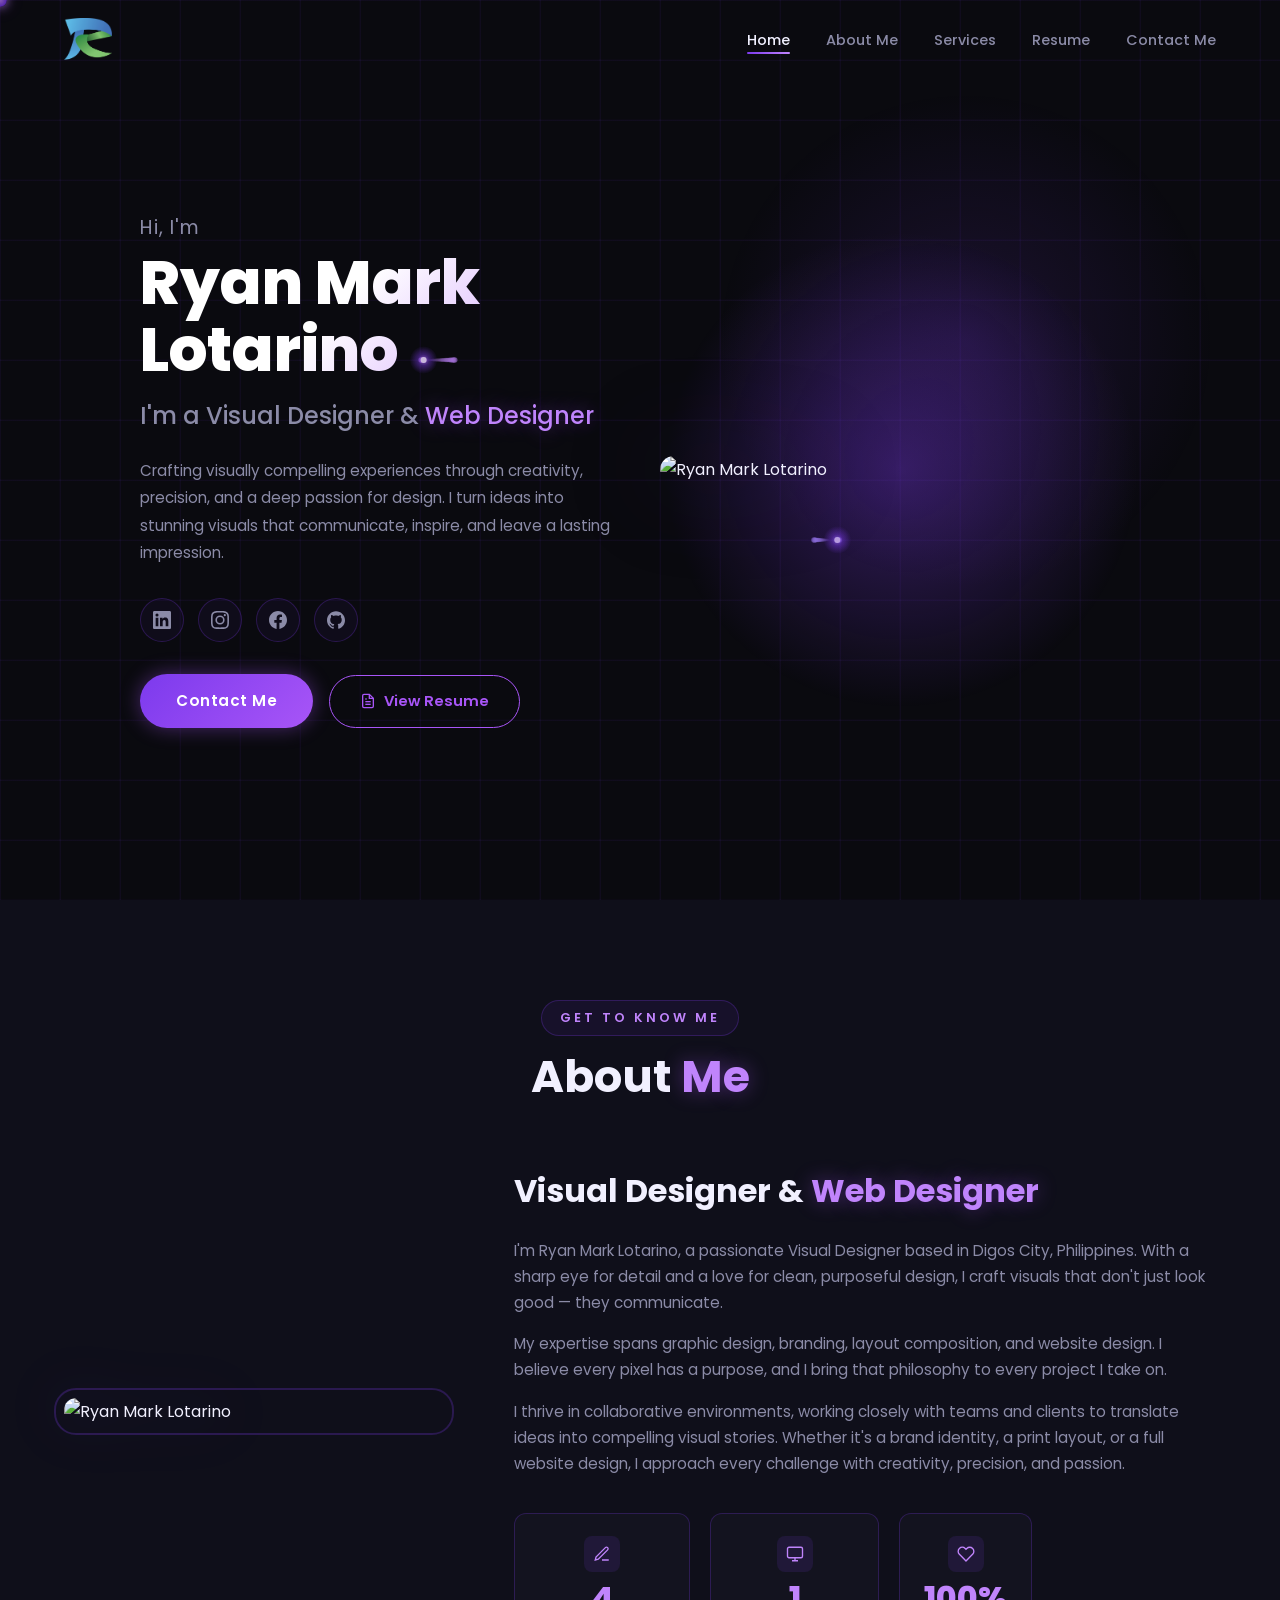
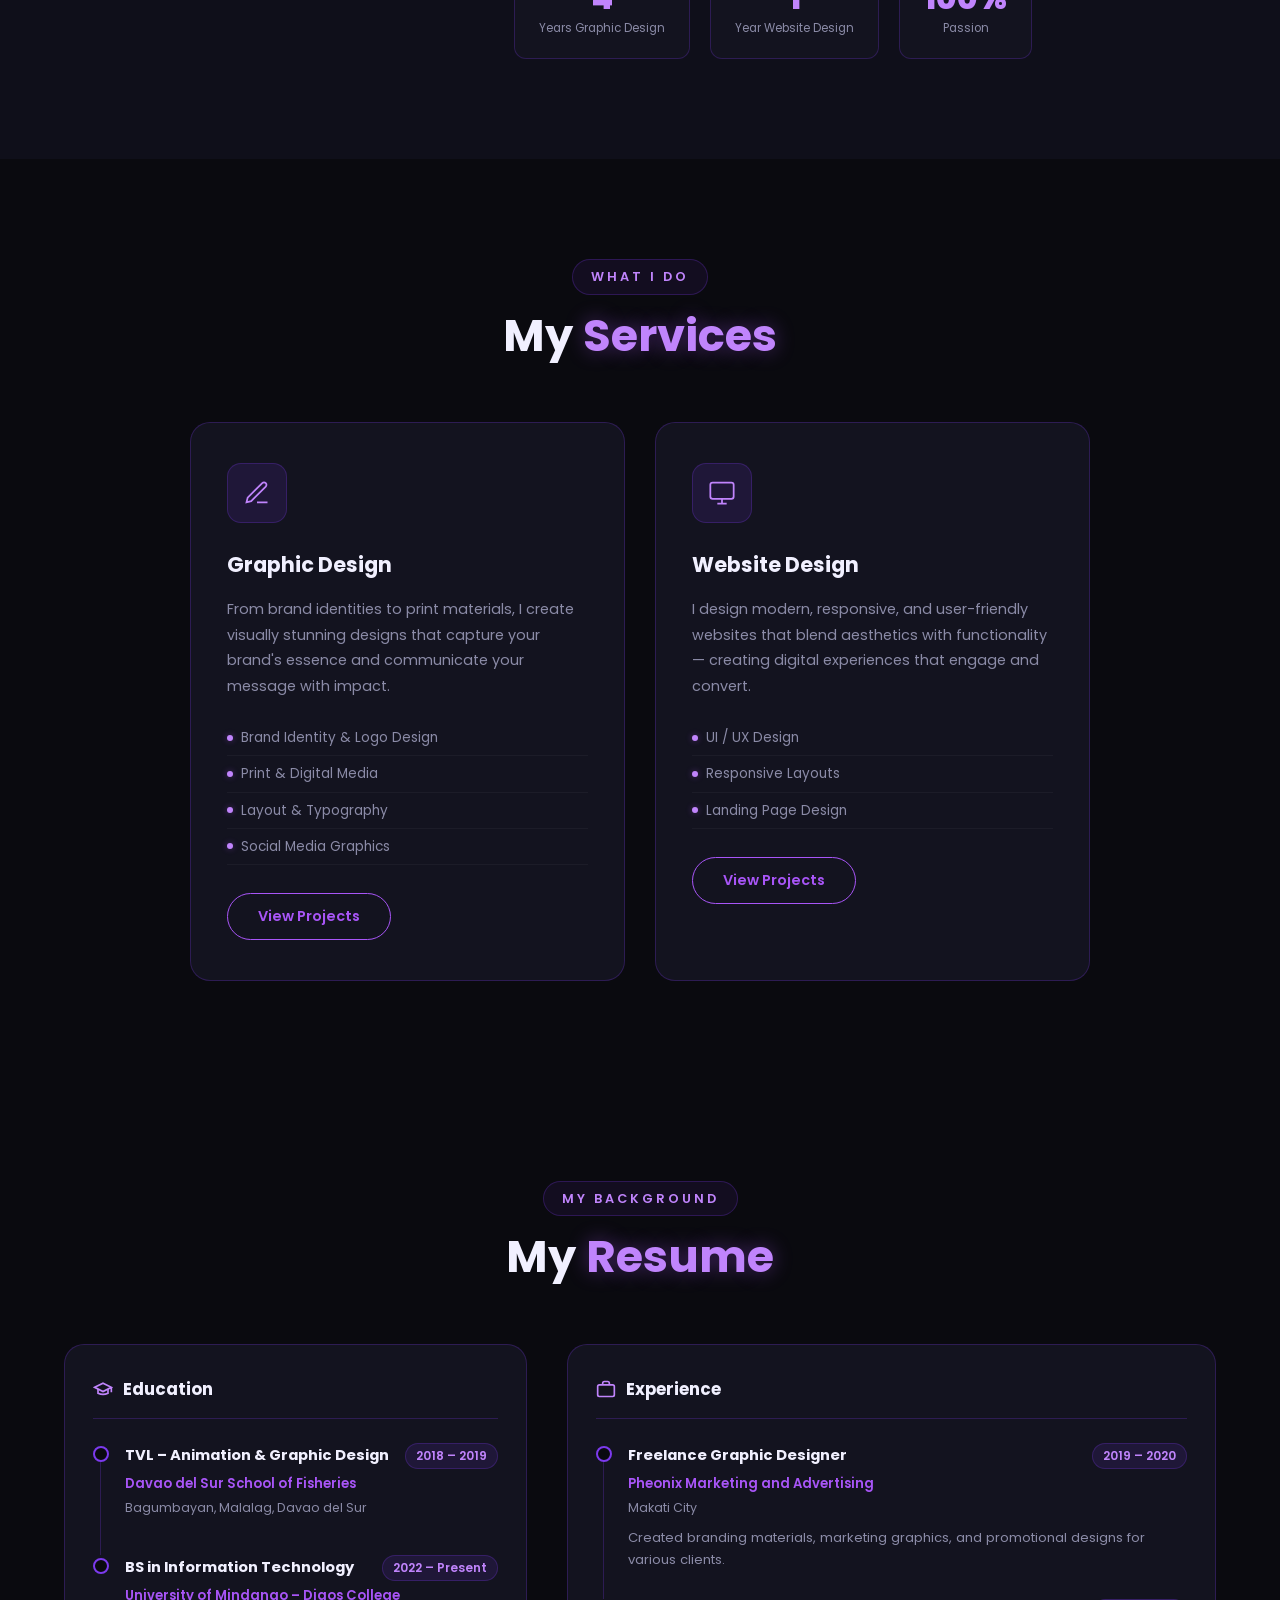
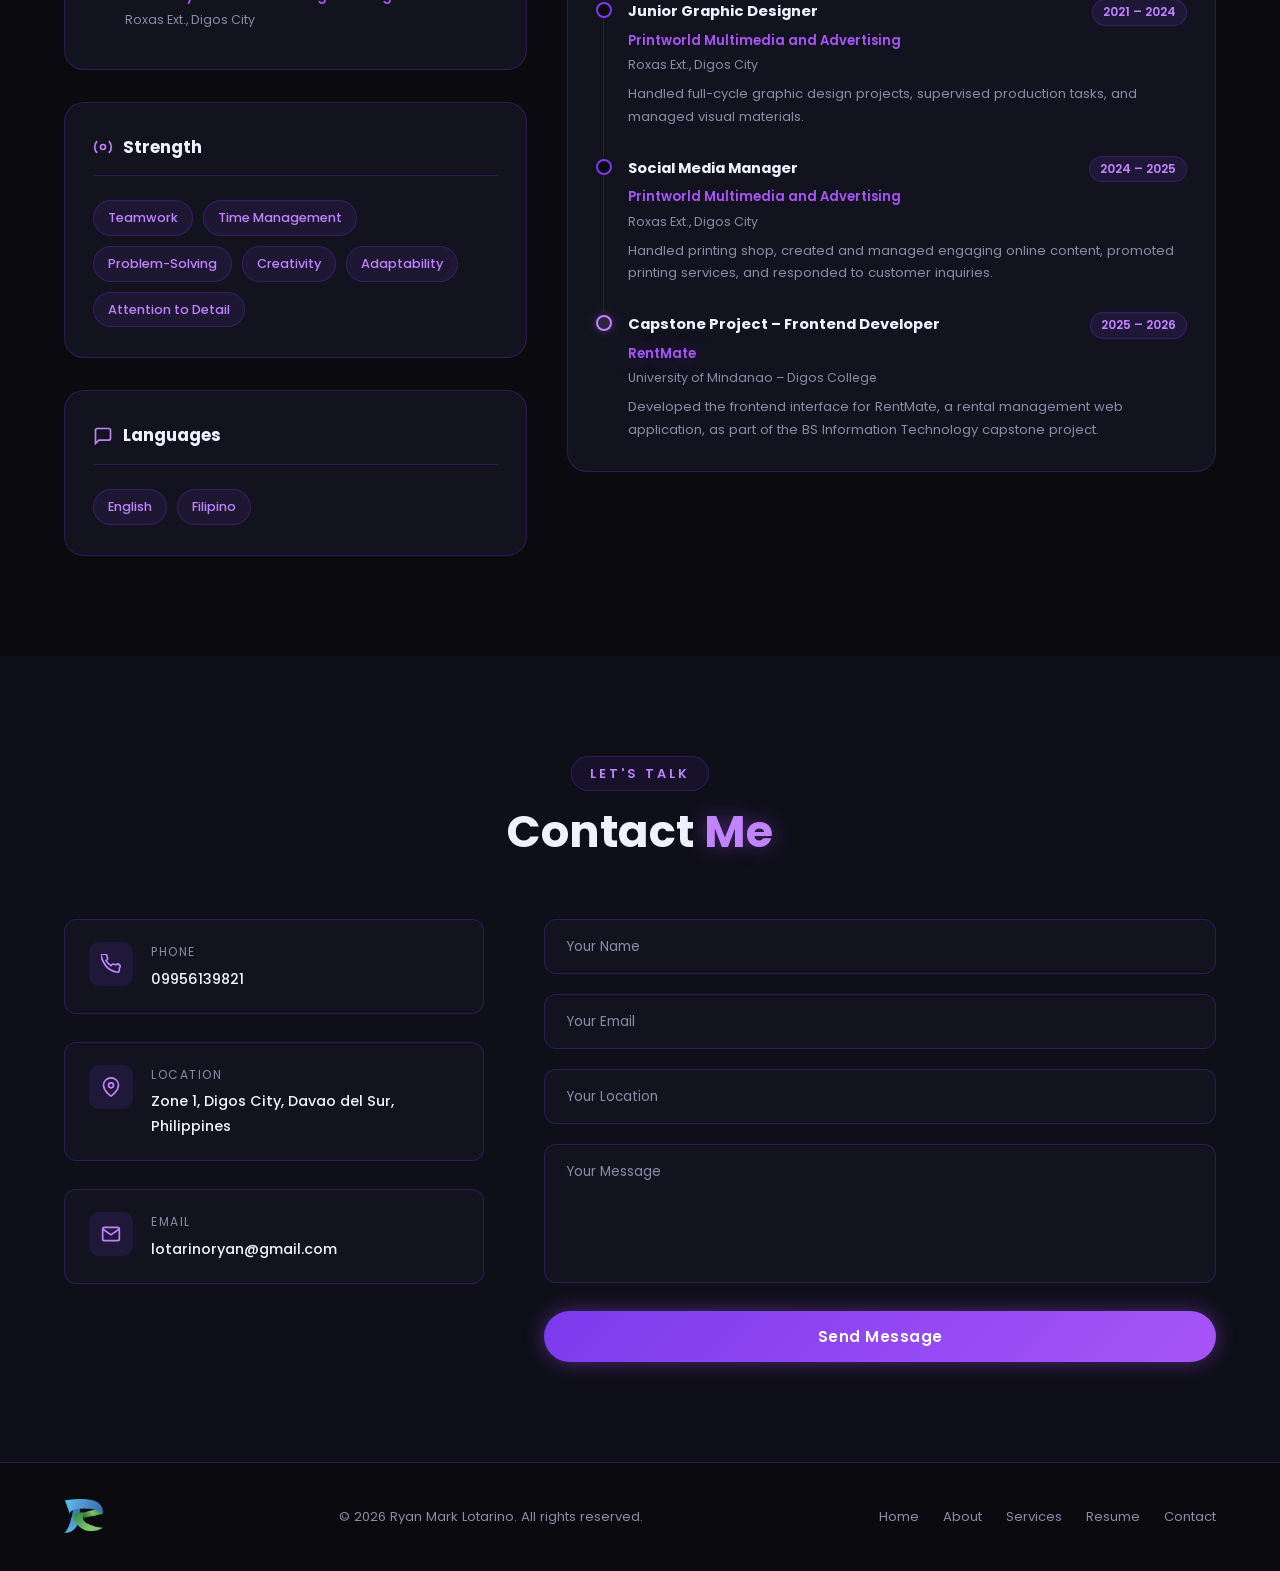
==== index.html @ 32207017 "Initial portfolio commit" ====
<!DOCTYPE html>
<html lang="en">
<head>
  <meta charset="UTF-8" />
  <meta name="viewport" content="width=device-width, initial-scale=1.0" />
  <title>Ryan Mark Lotarino | Visual Designer</title>

  <!-- Favicon -->
  <link rel="icon" type="image/png" href="images/rylogo.png" />

  <!-- Google Fonts -->
  <link rel="preconnect" href="https://fonts.googleapis.com" />
  <link rel="preconnect" href="https://fonts.gstatic.com" crossorigin />
  <link href="https://fonts.googleapis.com/css2?family=Poppins:wght@300;400;500;600;700;800;900&display=swap" rel="stylesheet" />

  <!-- Main Stylesheet -->
  <link rel="stylesheet" href="css/style.css" />
</head>
<body>

  <!-- ========== HEADER / NAV ========== -->
  <header id="header">
    <nav class="nav-container">
      <a href="#home" class="logo">
        <img src="images/rylogo.png" alt="Ryan Logo" />
      </a>
      <ul class="nav-links" id="navLinks">
        <li><a href="#home" class="nav-link active">Home</a></li>
        <li><a href="#about" class="nav-link">About Me</a></li>
        <li><a href="#services" class="nav-link">Services</a></li>
        <li><a href="#resume" class="nav-link">Resume</a></li>
        <li><a href="#contact" class="nav-link">Contact Me</a></li>
      </ul>
      <!-- Hamburger for mobile -->
      <button class="hamburger" id="hamburger" aria-label="Toggle menu">
        <span></span><span></span><span></span>
      </button>
    </nav>
  </header>

  <!-- Custom Cursor -->
  <div id="cursor-ball"></div>

  <!-- ========== HOME / HERO ========== -->
  <section id="home" class="hero-section">
    <!-- Animated grid particle canvas -->
    <canvas id="gridCanvas"></canvas>
    <div class="hero-content reveal">
      <p class="hero-greeting">Hi, I'm</p>
      <h1 class="hero-name">Ryan Mark Lotarino</h1>
      <h2 class="hero-role">I'm a Visual Designer &amp; <span class="highlight">Web Designer</span></h2>
      <p class="hero-desc">
        Crafting visually compelling experiences through creativity, precision, and a deep passion for design.
        I turn ideas into stunning visuals that communicate, inspire, and leave a lasting impression.
      </p>

      <!-- Social Icons -->
      <div class="social-links">
        <!-- LinkedIn -->
        <a href="https://www.linkedin.com/in/ryan-mark-lotarino-7a0166377/" target="_blank" rel="noopener" aria-label="LinkedIn" class="social-icon">
          <svg viewBox="0 0 24 24" fill="currentColor"><path d="M20.447 20.452h-3.554v-5.569c0-1.328-.027-3.037-1.852-3.037-1.853 0-2.136 1.445-2.136 2.939v5.667H9.351V9h3.414v1.561h.046c.477-.9 1.637-1.85 3.37-1.85 3.601 0 4.267 2.37 4.267 5.455v6.286zM5.337 7.433a2.062 2.062 0 0 1-2.063-2.065 2.064 2.064 0 1 1 2.063 2.065zm1.782 13.019H3.555V9h3.564v11.452zM22.225 0H1.771C.792 0 0 .774 0 1.729v20.542C0 23.227.792 24 1.771 24h20.451C23.2 24 24 23.227 24 22.271V1.729C24 .774 23.2 0 22.222 0h.003z"/></svg>
        </a>
        <!-- Instagram -->
        <a href="https://www.instagram.com/mr_ryannnn/?hl=en" target="_blank" rel="noopener" aria-label="Instagram" class="social-icon">
          <svg viewBox="0 0 24 24" fill="currentColor"><path d="M12 2.163c3.204 0 3.584.012 4.85.07 3.252.148 4.771 1.691 4.919 4.919.058 1.265.069 1.645.069 4.849 0 3.205-.012 3.584-.069 4.849-.149 3.225-1.664 4.771-4.919 4.919-1.266.058-1.644.07-4.85.07-3.204 0-3.584-.012-4.849-.07-3.26-.149-4.771-1.699-4.919-4.92-.058-1.265-.07-1.644-.07-4.849 0-3.204.013-3.583.07-4.849.149-3.227 1.664-4.771 4.919-4.919 1.266-.057 1.645-.069 4.849-.069zM12 0C8.741 0 8.333.014 7.053.072 2.695.272.273 2.69.073 7.052.014 8.333 0 8.741 0 12c0 3.259.014 3.668.072 4.948.2 4.358 2.618 6.78 6.98 6.98C8.333 23.986 8.741 24 12 24c3.259 0 3.668-.014 4.948-.072 4.354-.2 6.782-2.618 6.979-6.98.059-1.28.073-1.689.073-4.948 0-3.259-.014-3.667-.072-4.947-.196-4.354-2.617-6.78-6.979-6.98C15.668.014 15.259 0 12 0zm0 5.838a6.162 6.162 0 1 0 0 12.324 6.162 6.162 0 0 0 0-12.324zM12 16a4 4 0 1 1 0-8 4 4 0 0 1 0 8zm6.406-11.845a1.44 1.44 0 1 0 0 2.881 1.44 1.44 0 0 0 0-2.881z"/></svg>
        </a>
        <!-- Facebook -->
        <a href="https://www.facebook.com/weakbabo" target="_blank" rel="noopener" aria-label="Facebook" class="social-icon">
          <svg viewBox="0 0 24 24" fill="currentColor"><path d="M24 12.073c0-6.627-5.373-12-12-12s-12 5.373-12 12c0 5.99 4.388 10.954 10.125 11.854v-8.385H7.078v-3.47h3.047V9.43c0-3.007 1.792-4.669 4.533-4.669 1.312 0 2.686.235 2.686.235v2.953H15.83c-1.491 0-1.956.925-1.956 1.874v2.25h3.328l-.532 3.47h-2.796v8.385C19.612 23.027 24 18.062 24 12.073z"/></svg>
        </a>
        <!-- GitHub -->
        <a href="https://github.com/lotarinoryan-source" target="_blank" rel="noopener" aria-label="GitHub" class="social-icon">
          <svg viewBox="0 0 24 24" fill="currentColor"><path d="M12 .297c-6.63 0-12 5.373-12 12 0 5.303 3.438 9.8 8.205 11.385.6.113.82-.258.82-.577 0-.285-.01-1.04-.015-2.04-3.338.724-4.042-1.61-4.042-1.61C4.422 18.07 3.633 17.7 3.633 17.7c-1.087-.744.084-.729.084-.729 1.205.084 1.838 1.236 1.838 1.236 1.07 1.835 2.809 1.305 3.495.998.108-.776.417-1.305.76-1.605-2.665-.3-5.466-1.332-5.466-5.93 0-1.31.465-2.38 1.235-3.22-.135-.303-.54-1.523.105-3.176 0 0 1.005-.322 3.3 1.23.96-.267 1.98-.399 3-.405 1.02.006 2.04.138 3 .405 2.28-1.552 3.285-1.23 3.285-1.23.645 1.653.24 2.873.12 3.176.765.84 1.23 1.91 1.23 3.22 0 4.61-2.805 5.625-5.475 5.92.42.36.81 1.096.81 2.22 0 1.606-.015 2.896-.015 3.286 0 .315.21.69.825.57C20.565 22.092 24 17.592 24 12.297c0-6.627-5.373-12-12-12"/></svg>
        </a>
      </div>

      <div class="hero-btns">
        <a href="#contact" class="btn-primary scroll-btn">Contact Me</a>
        <a href="#resume" class="btn-outline scroll-btn">
          <svg viewBox="0 0 24 24" fill="none" stroke="currentColor" stroke-width="2" width="16" height="16"><path d="M14 2H6a2 2 0 00-2 2v16a2 2 0 002 2h12a2 2 0 002-2V8z"/><polyline points="14 2 14 8 20 8"/><line x1="16" y1="13" x2="8" y2="13"/><line x1="16" y1="17" x2="8" y2="17"/><polyline points="10 9 9 9 8 9"/></svg>
          View Resume
        </a>
      </div>
    </div>

    <div class="hero-image reveal-right">
      <div class="image-glow"></div>
      <img src="images/profile.png" alt="Ryan Mark Lotarino" class="profile-img" />
    </div>
  </section>


  <!-- ========== ABOUT ME ========== -->
  <section id="about" class="about-section">
    <div class="section-header reveal">
      <span class="section-tag">Get To Know Me</span>
      <h2 class="section-title">About <span class="highlight">Me</span></h2>
    </div>
    <div class="about-content">
      <div class="about-image reveal">
        <div class="about-img-wrapper">
          <img src="images/profile.png" alt="Ryan Mark Lotarino" />
          <div class="about-img-border"></div>
        </div>
      </div>
      <div class="about-text reveal-right">
        <h3>Visual Designer &amp; <span class="highlight">Web Designer</span></h3>
        <p>
          I'm Ryan Mark Lotarino, a passionate Visual Designer based in Digos City, Philippines.
          With a sharp eye for detail and a love for clean, purposeful design, I craft visuals
          that don't just look good — they communicate.
        </p>
        <p>
          My expertise spans graphic design, branding, layout composition, and website design.
          I believe every pixel has a purpose, and I bring that philosophy to every project I take on.
        </p>
        <p>
          I thrive in collaborative environments, working closely with teams and clients to translate
          ideas into compelling visual stories. Whether it's a brand identity, a print layout, or a
          full website design, I approach every challenge with creativity, precision, and passion.
        </p>
        <div class="about-stats">
          <div class="stat-item">
            <div class="stat-icon">
              <svg viewBox="0 0 24 24" fill="none" stroke="currentColor" stroke-width="1.8"><path d="M12 20h9M16.5 3.5a2.121 2.121 0 013 3L7 19l-4 1 1-4L16.5 3.5z"/></svg>
            </div>
            <span class="stat-number">4</span>
            <span class="stat-label">Years Graphic Design</span>
          </div>
          <div class="stat-item">
            <div class="stat-icon">
              <svg viewBox="0 0 24 24" fill="none" stroke="currentColor" stroke-width="1.8"><rect x="2" y="3" width="20" height="14" rx="2"/><path d="M8 21h8M12 17v4"/></svg>
            </div>
            <span class="stat-number">1</span>
            <span class="stat-label">Year Website Design</span>
          </div>
          <div class="stat-item">
            <div class="stat-icon">
              <svg viewBox="0 0 24 24" fill="none" stroke="currentColor" stroke-width="1.8"><path d="M20.84 4.61a5.5 5.5 0 00-7.78 0L12 5.67l-1.06-1.06a5.5 5.5 0 00-7.78 7.78l1.06 1.06L12 21.23l7.78-7.78 1.06-1.06a5.5 5.5 0 000-7.78z"/></svg>
            </div>
            <span class="stat-number">100%</span>
            <span class="stat-label">Passion</span>
          </div>
        </div>
      </div>
    </div>
  </section>

  <!-- ========== SERVICES ========== -->
  <section id="services" class="services-section">
    <div class="section-header reveal">
      <span class="section-tag">What I Do</span>
      <h2 class="section-title">My <span class="highlight">Services</span></h2>
    </div>
    <div class="services-grid">

      <!-- Graphic Design Card -->
      <div class="service-card reveal">
        <div class="service-icon">
          <svg viewBox="0 0 24 24" fill="none" stroke="currentColor" stroke-width="1.5"><path d="M12 20h9M16.5 3.5a2.121 2.121 0 013 3L7 19l-4 1 1-4L16.5 3.5z"/></svg>
        </div>
        <h3>Graphic Design</h3>
        <p>
          From brand identities to print materials, I create visually stunning designs
          that capture your brand's essence and communicate your message with impact.
        </p>
        <ul class="service-list">
          <li>Brand Identity &amp; Logo Design</li>
          <li>Print &amp; Digital Media</li>
          <li>Layout &amp; Typography</li>
          <li>Social Media Graphics</li>
        </ul>
        <button class="btn-secondary" id="viewProjectsBtn">View Projects</button>
      </div>

      <!-- Website Design Card -->
      <div class="service-card reveal">
        <div class="service-icon">
          <svg viewBox="0 0 24 24" fill="none" stroke="currentColor" stroke-width="1.5"><rect x="2" y="3" width="20" height="14" rx="2"/><path d="M8 21h8M12 17v4"/></svg>
        </div>
        <h3>Website Design</h3>
        <p>
          I design modern, responsive, and user-friendly websites that blend aesthetics
          with functionality — creating digital experiences that engage and convert.
        </p>
        <ul class="service-list">
          <li>UI / UX Design</li>
          <li>Responsive Layouts</li>
          <li>Landing Page Design</li>
        </ul>
        <button class="btn-secondary" id="viewWebProjectsBtn">View Projects</button>
      </div>

    </div>
  </section>

  <!-- ========== PROJECT GALLERY MODAL ========== -->
  <div id="galleryModal" class="modal-overlay" role="dialog" aria-modal="true" aria-label="Project Gallery">
    <div class="modal-container">
      <button class="modal-close" id="modalClose" aria-label="Close gallery">&times;</button>
      <h2 class="modal-title">Graphic Design <span class="highlight">Projects</span></h2>
      <div class="gallery-grid" id="galleryGrid">
        <div class="gallery-item" data-src="images/project1.jpg">
          <img src="images/project1.jpg" alt="Cover Book Mock Up" loading="lazy" />
          <div class="gallery-overlay"><span>View</span></div>
        </div>
        <div class="gallery-item" data-src="images/project2.jpg">
          <img src="images/project2.jpg" alt="Raganas Project" loading="lazy" />
          <div class="gallery-overlay"><span>View</span></div>
        </div>
      </div>
    </div>
  </div>

  <!-- ========== WEB PROJECTS GALLERY MODAL ========== -->
  <div id="webGalleryModal" class="modal-overlay" role="dialog" aria-modal="true" aria-label="Web Design Projects">
    <div class="modal-container">
      <button class="modal-close" id="webModalClose" aria-label="Close gallery">&times;</button>
      <h2 class="modal-title">Web Design <span class="highlight">Projects</span></h2>
      <div class="web-gallery-grid">

        <!-- Restaurant -->
        <div class="web-gallery-card">
          <div class="web-gallery-preview" style="background:linear-gradient(135deg,#1a1208,#6b3f1f)">
            <div class="wg-browser">
              <div class="wg-bar"><span></span><span></span><span></span></div>
              <div class="wg-screen" style="background:linear-gradient(135deg,#fdf6ee,#f5e8d4)">🍽️</div>
            </div>
          </div>
          <div class="web-gallery-body">
            <div class="wp-tag">Restaurant</div>
            <h3>Ember &amp; Oak</h3>
            <p>Fine dining website with menu showcase, reservation form, and warm elegant aesthetics.</p>
            <div class="wp-tech"><span>HTML</span><span>CSS</span><span>JavaScript</span></div>
            <button class="btn-primary wp-preview-btn" data-src="samples/restaurant.html">Live Preview</button>
          </div>
        </div>

        <!-- E-Commerce -->
        <div class="web-gallery-card">
          <div class="web-gallery-preview" style="background:linear-gradient(135deg,#0d0d0d,#1a1a2e)">
            <div class="wg-browser">
              <div class="wg-bar"><span></span><span></span><span></span></div>
              <div class="wg-screen" style="background:linear-gradient(135deg,#f8f8f8,#e8e8f0)">🛒</div>
            </div>
          </div>
          <div class="web-gallery-body">
            <div class="wp-tag">E-Commerce</div>
            <h3>NOVA Store</h3>
            <p>Modern e-commerce with product grid, category filters, cart counter, and promo banners.</p>
            <div class="wp-tech"><span>HTML</span><span>CSS</span><span>JavaScript</span></div>
            <button class="btn-primary wp-preview-btn" data-src="samples/ecommerce.html">Live Preview</button>
          </div>
        </div>

        <!-- Watch -->
        <div class="web-gallery-card">
          <div class="web-gallery-preview" style="background:linear-gradient(135deg,#080808,#1a1208)">
            <div class="wg-browser">
              <div class="wg-bar"><span></span><span></span><span></span></div>
              <div class="wg-screen" style="background:linear-gradient(135deg,#111,#1a1208)">⌚</div>
            </div>
          </div>
          <div class="web-gallery-body">
            <div class="wp-tag">Luxury Brand</div>
            <h3>CHRONOS Watches</h3>
            <p>Luxury watch landing page with live clock, collection grid, and cinematic dark aesthetic.</p>
            <div class="wp-tech"><span>HTML</span><span>CSS</span><span>JavaScript</span></div>
            <button class="btn-primary wp-preview-btn" data-src="samples/watch.html">Live Preview</button>
          </div>
        </div>

      </div>
    </div>
  </div>

  <!-- ========== SITE PREVIEW FULLSCREEN ========== -->
  <div id="sitePreviewModal" class="site-modal">
    <div class="site-modal-header">
      <div class="site-modal-dots"><span></span><span></span><span></span></div>
      <div class="site-modal-url" id="siteModalUrl"></div>
      <button class="site-modal-close" id="siteModalClose">&times;</button>
    </div>
    <iframe id="sitePreviewFrame" src="" title="Website Preview" allowfullscreen></iframe>
  </div>

  <!-- ========== IMAGE LIGHTBOX ========== -->
  <div id="lightbox" class="lightbox" role="dialog" aria-modal="true" aria-label="Image viewer">
    <button class="lightbox-close" id="lightboxClose" aria-label="Close image">&times;</button>
    <div class="lightbox-inner">
      <img id="lightboxImg" src="" alt="Project preview" />
    </div>
    <p class="lightbox-hint">Scroll to zoom &bull; Click outside to close</p>
  </div>

  <!-- ========== RESUME ========== -->
  <section id="resume" class="resume-section">
    <div class="section-header reveal">
      <span class="section-tag">My Background</span>
      <h2 class="section-title">My <span class="highlight">Resume</span></h2>
    </div>

    <div class="resume-grid">

      <!-- LEFT COLUMN -->
      <div class="resume-col">

        <!-- Education -->
        <div class="resume-block reveal">
          <div class="resume-block-title">
            <svg viewBox="0 0 24 24" fill="none" stroke="currentColor" stroke-width="2"><path d="M22 10v6M2 10l10-5 10 5-10 5z"/><path d="M6 12v5c3.33 1.67 8.67 1.67 12 0v-5"/></svg>
            Education
          </div>
          <div class="resume-timeline">
            <div class="resume-item">
              <div class="resume-dot"></div>
              <div class="resume-item-body">
                <div class="resume-item-header">
                  <span class="resume-role">TVL – Animation &amp; Graphic Design</span>
                  <span class="resume-date">2018 – 2019</span>
                </div>
                <span class="resume-company">Davao del Sur School of Fisheries</span>
                <span class="resume-location">Bagumbayan, Malalag, Davao del Sur</span>
              </div>
            </div>
            <div class="resume-item">
              <div class="resume-dot"></div>
              <div class="resume-item-body">
                <div class="resume-item-header">
                  <span class="resume-role">BS in Information Technology</span>
                  <span class="resume-date">2022 – Present</span>
                </div>
                <span class="resume-company">University of Mindanao – Digos College</span>
                <span class="resume-location">Roxas Ext., Digos City</span>
              </div>
            </div>
          </div>
        </div>

        <!-- Skills -->
        <div class="resume-block reveal">
          <div class="resume-block-title">
            <svg viewBox="0 0 24 24" fill="none" stroke="currentColor" stroke-width="2"><circle cx="12" cy="12" r="3"/><path d="M19.07 4.93a10 10 0 010 14.14M4.93 4.93a10 10 0 000 14.14"/></svg>
            Strength
          </div>
          <div class="skill-tags">
            <span class="skill-tag">Teamwork</span>
            <span class="skill-tag">Time Management</span>
            <span class="skill-tag">Problem-Solving</span>
            <span class="skill-tag">Creativity</span>
            <span class="skill-tag">Adaptability</span>
            <span class="skill-tag">Attention to Detail</span>
          </div>
        </div>

        <!-- Languages -->
        <div class="resume-block reveal">
          <div class="resume-block-title">
            <svg viewBox="0 0 24 24" fill="none" stroke="currentColor" stroke-width="2"><path d="M21 15a2 2 0 01-2 2H7l-4 4V5a2 2 0 012-2h14a2 2 0 012 2z"/></svg>
            Languages
          </div>
          <div class="skill-tags">
            <span class="skill-tag">English</span>
            <span class="skill-tag">Filipino</span>
          </div>
        </div>

      </div>

      <!-- RIGHT COLUMN -->
      <div class="resume-col">

        <!-- Experience -->
        <div class="resume-block reveal-right">
          <div class="resume-block-title">
            <svg viewBox="0 0 24 24" fill="none" stroke="currentColor" stroke-width="2"><rect x="2" y="7" width="20" height="14" rx="2"/><path d="M16 7V5a2 2 0 00-2-2h-4a2 2 0 00-2 2v2"/></svg>
            Experience
          </div>
          <div class="resume-timeline">

            <div class="resume-item">
              <div class="resume-dot"></div>
              <div class="resume-item-body">
                <div class="resume-item-header">
                  <span class="resume-role">Freelance Graphic Designer</span>
                  <span class="resume-date">2019 – 2020</span>
                </div>
                <span class="resume-company">Pheonix Marketing and Advertising</span>
                <span class="resume-location">Makati City</span>
                <p class="resume-desc">Created branding materials, marketing graphics, and promotional designs for various clients.</p>
              </div>
            </div>

            <div class="resume-item">
              <div class="resume-dot"></div>
              <div class="resume-item-body">
                <div class="resume-item-header">
                  <span class="resume-role">Junior Graphic Designer</span>
                  <span class="resume-date">2021 – 2024</span>
                </div>
                <span class="resume-company">Printworld Multimedia and Advertising</span>
                <span class="resume-location">Roxas Ext., Digos City</span>
                <p class="resume-desc">Handled full-cycle graphic design projects, supervised production tasks, and managed visual materials.</p>
              </div>
            </div>

            <div class="resume-item">
              <div class="resume-dot"></div>
              <div class="resume-item-body">
                <div class="resume-item-header">
                  <span class="resume-role">Social Media Manager</span>
                  <span class="resume-date">2024 – 2025</span>
                </div>
                <span class="resume-company">Printworld Multimedia and Advertising</span>
                <span class="resume-location">Roxas Ext., Digos City</span>
                <p class="resume-desc">Handled printing shop, created and managed engaging online content, promoted printing services, and responded to customer inquiries.</p>
              </div>
            </div>

            <div class="resume-item">
              <div class="resume-dot resume-dot--accent"></div>
              <div class="resume-item-body">
                <div class="resume-item-header">
                  <span class="resume-role">Capstone Project – Frontend Developer</span>
                  <span class="resume-date">2025 – 2026</span>
                </div>
                <span class="resume-company highlight">RentMate</span>
                <span class="resume-location">University of Mindanao – Digos College</span>
                <p class="resume-desc">Developed the frontend interface for RentMate, a rental management web application, as part of the BS Information Technology capstone project.</p>
              </div>
            </div>

          </div>
        </div>

      </div>
    </div>
  </section>

  <!-- ========== CONTACT ========== -->
  <section id="contact" class="contact-section">
    <div class="section-header reveal">
      <span class="section-tag">Let's Talk</span>
      <h2 class="section-title">Contact <span class="highlight">Me</span></h2>
    </div>
    <div class="contact-content">

      <!-- Contact Info -->
      <div class="contact-info reveal">
        <div class="contact-item">
          <div class="contact-icon">
            <svg viewBox="0 0 24 24" fill="none" stroke="currentColor" stroke-width="2"><path d="M22 16.92v3a2 2 0 01-2.18 2 19.79 19.79 0 01-8.63-3.07A19.5 19.5 0 013.07 9.81a19.79 19.79 0 01-3.07-8.67A2 2 0 012 .18h3a2 2 0 012 1.72c.127.96.361 1.903.7 2.81a2 2 0 01-.45 2.11L6.09 7.91a16 16 0 006 6l1.27-1.27a2 2 0 012.11-.45c.907.339 1.85.573 2.81.7A2 2 0 0122 16.92z"/></svg>
          </div>
          <div>
            <span class="contact-label">Phone</span>
            <span class="contact-value">09956139821</span>
          </div>
        </div>
        <div class="contact-item">
          <div class="contact-icon">
            <svg viewBox="0 0 24 24" fill="none" stroke="currentColor" stroke-width="2"><path d="M21 10c0 7-9 13-9 13s-9-6-9-13a9 9 0 0118 0z"/><circle cx="12" cy="10" r="3"/></svg>
          </div>
          <div>
            <span class="contact-label">Location</span>
            <span class="contact-value">Zone 1, Digos City, Davao del Sur, Philippines</span>
          </div>
        </div>
        <div class="contact-item">
          <div class="contact-icon">
            <svg viewBox="0 0 24 24" fill="none" stroke="currentColor" stroke-width="2"><path d="M4 4h16c1.1 0 2 .9 2 2v12c0 1.1-.9 2-2 2H4c-1.1 0-2-.9-2-2V6c0-1.1.9-2 2-2z"/><polyline points="22,6 12,13 2,6"/></svg>
          </div>
          <div>
            <span class="contact-label">Email</span>
            <span class="contact-value">lotarinoryan@gmail.com</span>
          </div>
        </div>
      </div>

      <!-- Contact Form -->
      <form class="contact-form reveal-right" id="contactForm" novalidate>
        <div class="form-group">
          <input type="text" id="fname" name="name" placeholder="Your Name" required autocomplete="name" />
          <label for="fname">Your Name</label>
        </div>
        <div class="form-group">
          <input type="email" id="femail" name="email" placeholder="Your Email" required autocomplete="email" />
          <label for="femail">Your Email</label>
        </div>
        <div class="form-group">
          <input type="text" id="flocation" name="location" placeholder="Your Location" autocomplete="address-level2" />
          <label for="flocation">Your Location</label>
        </div>
        <div class="form-group">
          <textarea id="fmessage" name="message" placeholder="Your Message" rows="5" required></textarea>
          <label for="fmessage">Your Message</label>
        </div>
        <button type="submit" class="btn-primary">Send Message</button>
      </form>

    </div>
  </section>

  <!-- ========== FOOTER ========== -->
  <footer class="footer">
    <div class="footer-inner">
      <img src="images/rylogo.png" alt="Ryan Logo" class="footer-logo" />
      <p>&copy; 2026 Ryan Mark Lotarino. All rights reserved.</p>
      <div class="footer-links">
        <a href="#home" class="scroll-btn">Home</a>
        <a href="#about" class="scroll-btn">About</a>
        <a href="#services" class="scroll-btn">Services</a>
        <a href="#resume" class="scroll-btn">Resume</a>
        <a href="#contact" class="scroll-btn">Contact</a>
      </div>
    </div>
  </footer>

  <!-- Main Script -->
  <script src="js/script.js"></script>
</body>
</html>
---- css/style.css ----
/* =============================================
   PORTFOLIO - Ryan Mark Lotarino
   Style Sheet
   ============================================= */

/* ---------- CSS Variables ---------- */
:root {
  --bg-primary:    #0a0a0f;
  --bg-secondary:  #0f0f1a;
  --bg-card:       #13131f;
  --purple:        #7c3aed;
  --purple-light:  #a855f7;
  --neon:          #c084fc;
  --neon-glow:     rgba(168, 85, 247, 0.4);
  --text-primary:  #f1f0ff;
  --text-muted:    #8b8ba7;
  --border:        rgba(124, 58, 237, 0.25);
  --font:          'Poppins', sans-serif;
  --transition:    0.3s ease;
  --radius:        12px;
}

/* ---------- Reset & Base ---------- */
*, *::before, *::after { box-sizing: border-box; margin: 0; padding: 0; }

html { scroll-behavior: smooth; font-size: 16px; }

body {
  font-family: var(--font);
  background-color: var(--bg-primary);
  color: var(--text-primary);
  line-height: 1.7;
  overflow-x: hidden;
}

img { max-width: 100%; display: block; }
a  { text-decoration: none; color: inherit; }
ul { list-style: none; }
button { cursor: pointer; font-family: var(--font); border: none; background: none; }

/* ---------- Scrollbar ---------- */
::-webkit-scrollbar { width: 6px; }
::-webkit-scrollbar-track { background: var(--bg-primary); }
::-webkit-scrollbar-thumb { background: var(--purple); border-radius: 3px; }

/* ---------- Highlight ---------- */
.highlight {
  color: var(--neon);
  text-shadow: 0 0 20px var(--neon-glow);
}

/* ---------- Section Shared ---------- */
section { padding: 100px 5%; }

.section-header { text-align: center; margin-bottom: 60px; }
.section-tag {
  display: inline-block;
  font-size: 0.8rem;
  font-weight: 600;
  letter-spacing: 3px;
  text-transform: uppercase;
  color: var(--neon);
  border: 1px solid var(--border);
  padding: 6px 18px;
  border-radius: 50px;
  margin-bottom: 14px;
  background: rgba(124, 58, 237, 0.08);
}
.section-title {
  font-size: clamp(2rem, 4vw, 2.8rem);
  font-weight: 700;
  line-height: 1.2;
}

/* ---------- Buttons ---------- */
.btn-primary {
  display: inline-block;
  padding: 14px 36px;
  background: linear-gradient(135deg, var(--purple), var(--purple-light));
  color: #fff;
  border-radius: 50px;
  font-weight: 600;
  font-size: 0.95rem;
  letter-spacing: 0.5px;
  transition: var(--transition);
  box-shadow: 0 0 20px var(--neon-glow);
  border: none;
}
.btn-primary:hover {
  transform: translateY(-3px);
  box-shadow: 0 0 35px var(--neon-glow);
}

.btn-secondary {
  display: inline-block;
  padding: 12px 30px;
  border: 1.5px solid var(--purple-light);
  color: var(--purple-light);
  border-radius: 50px;
  font-weight: 600;
  font-size: 0.9rem;
  transition: var(--transition);
  background: transparent;
}
.btn-secondary:hover {
  background: var(--purple);
  color: #fff;
  border-color: var(--purple);
  box-shadow: 0 0 20px var(--neon-glow);
  transform: translateY(-2px);
}

/* =============================================
   HEADER
   ============================================= */
#header {
  position: fixed;
  top: 0; left: 0; right: 0;
  z-index: 1000;
  padding: 18px 5%;
  display: flex;
  align-items: center;
  transition: background 0.4s ease, padding 0.3s ease, box-shadow 0.3s ease;
}
#header.scrolled {
  background: rgba(10, 10, 15, 0.92);
  backdrop-filter: blur(16px);
  -webkit-backdrop-filter: blur(16px);
  padding: 12px 5%;
  box-shadow: 0 2px 30px rgba(0,0,0,0.5);
  border-bottom: 1px solid var(--border);
}

.nav-container {
  width: 100%;
  display: flex;
  align-items: center;
  justify-content: space-between;
}

.logo img {
  height: 44px;
  width: auto;
  transition: transform var(--transition);
}
.logo:hover img { transform: scale(1.05); }

.nav-links {
  display: flex;
  gap: 36px;
  align-items: center;
}
.nav-link {
  font-size: 0.9rem;
  font-weight: 500;
  color: var(--text-muted);
  position: relative;
  transition: color var(--transition);
  padding-bottom: 4px;
}
.nav-link::after {
  content: '';
  position: absolute;
  bottom: 0; left: 0;
  width: 0; height: 2px;
  background: linear-gradient(90deg, var(--purple), var(--neon));
  border-radius: 2px;
  transition: width var(--transition);
}
.nav-link:hover,
.nav-link.active { color: var(--text-primary); }
.nav-link:hover::after,
.nav-link.active::after { width: 100%; }

/* Hamburger */
.hamburger {
  display: none;
  flex-direction: column;
  gap: 5px;
  padding: 4px;
}
.hamburger span {
  display: block;
  width: 24px; height: 2px;
  background: var(--text-primary);
  border-radius: 2px;
  transition: var(--transition);
}
.hamburger.open span:nth-child(1) { transform: translateY(7px) rotate(45deg); }
.hamburger.open span:nth-child(2) { opacity: 0; }
.hamburger.open span:nth-child(3) { transform: translateY(-7px) rotate(-45deg); }

/* =============================================
   HERO SECTION
   ============================================= */
.hero-section {
  min-height: 100vh;
  display: flex;
  align-items: center;
  justify-content: center;
  gap: 0;
  padding-top: 120px;
  padding-bottom: 80px;
  padding-left: 5%;
  padding-right: 5%;
  position: relative;
  overflow: hidden;
}

/* Background grid effect */
.hero-section::before {
  content: '';
  position: absolute;
  inset: 0;
  background-image:
    linear-gradient(rgba(124,58,237,0.04) 1px, transparent 1px),
    linear-gradient(90deg, rgba(124,58,237,0.04) 1px, transparent 1px);
  background-size: 60px 60px;
  pointer-events: none;
}

/* Animated grid canvas */
#gridCanvas {
  position: absolute;
  inset: 0;
  width: 100%; height: 100%;
  pointer-events: none;
  z-index: 0;
  opacity: 0.85;
}

/* Radial glow blob */
.hero-section::after {
  content: '';
  position: absolute;
  top: 10%; right: 5%;
  width: 500px; height: 500px;
  background: radial-gradient(circle, rgba(124,58,237,0.15) 0%, transparent 70%);
  pointer-events: none;
  border-radius: 50%;
}

.hero-content {
  flex: 1;
  max-width: 520px;
  z-index: 1;
  padding-right: 20px;
}

.hero-greeting {
  font-size: 1.2rem;
  font-weight: 400;
  color: var(--text-muted);
  margin-bottom: 6px;
  letter-spacing: 1px;
}

.hero-name {
  font-size: clamp(2.4rem, 5vw, 3.8rem);
  font-weight: 800;
  line-height: 1.1;
  margin-bottom: 12px;
  background: linear-gradient(135deg, #fff 40%, var(--neon));
  -webkit-background-clip: text;
  -webkit-text-fill-color: transparent;
  background-clip: text;
}

.hero-role {
  font-size: clamp(1.1rem, 2.5vw, 1.5rem);
  font-weight: 500;
  color: var(--text-muted);
  margin-bottom: 20px;
}

.hero-desc {
  font-size: 0.95rem;
  color: var(--text-muted);
  max-width: 480px;
  margin-bottom: 32px;
  line-height: 1.8;
}

/* Social Icons */
.social-links {
  display: flex;
  gap: 14px;
  margin-bottom: 32px;
  flex-wrap: wrap;
}
.social-icon {
  width: 44px; height: 44px;
  display: flex;
  align-items: center;
  justify-content: center;
  border: 1.5px solid var(--border);
  border-radius: 50%;
  color: var(--text-muted);
  transition: var(--transition);
  background: rgba(124,58,237,0.05);
}
.social-icon svg { width: 18px; height: 18px; }
.social-icon:hover {
  color: var(--neon);
  border-color: var(--neon);
  background: rgba(168,85,247,0.12);
  transform: translateY(-4px);
  box-shadow: 0 6px 20px var(--neon-glow);
}

/* Hero Image */
.hero-image {
  flex: 0 0 auto;
  width: 480px;
  display: flex;
  align-items: center;
  justify-content: center;
  position: relative;
  z-index: 1;
}

.image-glow {
  position: absolute;
  width: 480px; height: 480px;
  background: radial-gradient(circle, rgba(124,58,237,0.35) 0%, transparent 70%);
  border-radius: 50%;
  animation: pulse-glow 3s ease-in-out infinite;
}

@keyframes pulse-glow {
  0%, 100% { transform: scale(1); opacity: 0.7; }
  50%       { transform: scale(1.08); opacity: 1; }
}

.profile-img {
  width: 100%;
  max-width: 520px;
  border-radius: 30px;
  position: relative;
  z-index: 1;
  filter: drop-shadow(0 0 50px rgba(124,58,237,0.5));
  animation: float 4s ease-in-out infinite;
}

@keyframes float {
  0%, 100% { transform: translateY(0); }
  50%       { transform: translateY(-14px); }
}

/* =============================================
   CUSTOM CURSOR
   ============================================= */
#cursor-ball {
  position: fixed;
  width: 14px; height: 14px;
  border-radius: 50%;
  background: radial-gradient(circle, var(--neon) 0%, var(--purple) 60%, transparent 100%);
  box-shadow: 0 0 10px var(--neon), 0 0 20px var(--neon-glow);
  pointer-events: none;
  z-index: 0;
  transform: translate(-50%, -50%);
  transition: width 0.2s ease, height 0.2s ease, opacity 0.2s ease;
  will-change: left, top;
  opacity: 0;
}
/* Show on desktop hover-capable devices */
@media (hover: hover) and (pointer: fine) {
  #cursor-ball { opacity: 0.7; }
}

/* =============================================
   ABOUT SECTION
   ============================================= */
.about-section { background: var(--bg-secondary); }

.about-content {
  display: flex;
  gap: 70px;
  align-items: center;
}

.about-image { flex: 1; max-width: 380px; }
.about-img-wrapper {
  position: relative;
  border-radius: var(--radius);
  overflow: visible;
}
.about-img-wrapper img {
  border-radius: var(--radius);
  width: 100%;
  filter: drop-shadow(0 0 30px rgba(124,58,237,0.3));
}
.about-img-border {
  position: absolute;
  inset: -10px;
  border: 2px solid var(--border);
  border-radius: calc(var(--radius) + 10px);
  pointer-events: none;
}

.about-text { flex: 1; }
.about-text h3 {
  font-size: clamp(1.4rem, 3vw, 2rem);
  font-weight: 700;
  margin-bottom: 20px;
}
.about-text p {
  color: var(--text-muted);
  margin-bottom: 16px;
  font-size: 0.95rem;
}

.about-stats {
  display: flex;
  gap: 20px;
  margin-top: 36px;
  flex-wrap: wrap;
}
.stat-item {
  display: flex;
  flex-direction: column;
  align-items: center;
  background: var(--bg-card);
  border: 1px solid var(--border);
  border-radius: var(--radius);
  padding: 22px 24px;
  min-width: 110px;
  transition: var(--transition);
  position: relative;
  overflow: hidden;
}
.stat-item::before {
  content: '';
  position: absolute;
  top: 0; left: 0; right: 0;
  height: 2px;
  background: linear-gradient(90deg, var(--purple), var(--neon));
  transform: scaleX(0);
  transform-origin: left;
  transition: transform 0.4s ease;
}
.stat-item:hover::before { transform: scaleX(1); }
.stat-item:hover {
  border-color: var(--purple-light);
  box-shadow: 0 0 24px var(--neon-glow);
  transform: translateY(-5px);
}
.stat-icon {
  width: 36px; height: 36px;
  background: rgba(124,58,237,0.12);
  border-radius: 8px;
  display: flex;
  align-items: center;
  justify-content: center;
  color: var(--neon);
  margin-bottom: 10px;
}
.stat-icon svg { width: 18px; height: 18px; }
.stat-number {
  font-size: 2rem;
  font-weight: 800;
  color: var(--neon);
  line-height: 1;
}
.stat-label {
  font-size: 0.72rem;
  color: var(--text-muted);
  margin-top: 6px;
  text-align: center;
  line-height: 1.4;
}

/* =============================================
   SERVICES SECTION
   ============================================= */
.services-section { background: var(--bg-primary); }

.services-grid {
  display: grid;
  grid-template-columns: repeat(auto-fit, minmax(300px, 1fr));
  gap: 30px;
  max-width: 900px;
  margin: 0 auto;
}

.service-card {
  background: var(--bg-card);
  border: 1px solid var(--border);
  border-radius: 20px;
  padding: 40px 36px;
  transition: var(--transition);
  position: relative;
  overflow: hidden;
}
.service-card::before {
  content: '';
  position: absolute;
  top: 0; left: 0; right: 0;
  height: 3px;
  background: linear-gradient(90deg, var(--purple), var(--neon));
  transform: scaleX(0);
  transform-origin: left;
  transition: transform 0.4s ease;
}
.service-card:hover {
  border-color: var(--purple-light);
  transform: translateY(-8px);
  box-shadow: 0 20px 50px rgba(124,58,237,0.2);
}
.service-card:hover::before { transform: scaleX(1); }

.service-icon {
  width: 60px; height: 60px;
  background: rgba(124,58,237,0.12);
  border: 1px solid var(--border);
  border-radius: 14px;
  display: flex;
  align-items: center;
  justify-content: center;
  margin-bottom: 24px;
  color: var(--neon);
  transition: var(--transition);
}
.service-icon svg { width: 28px; height: 28px; }
.service-card:hover .service-icon {
  background: rgba(124,58,237,0.25);
  box-shadow: 0 0 20px var(--neon-glow);
}

.service-card h3 {
  font-size: 1.3rem;
  font-weight: 700;
  margin-bottom: 14px;
}
.service-card p {
  color: var(--text-muted);
  font-size: 0.9rem;
  margin-bottom: 20px;
  line-height: 1.8;
}

.service-list {
  margin-bottom: 28px;
}
.service-list li {
  font-size: 0.85rem;
  color: var(--text-muted);
  padding: 6px 0;
  border-bottom: 1px solid rgba(255,255,255,0.04);
  display: flex;
  align-items: center;
  gap: 8px;
}
.service-list li::before {
  content: '';
  width: 6px; height: 6px;
  background: var(--neon);
  border-radius: 50%;
  flex-shrink: 0;
  box-shadow: 0 0 6px var(--neon-glow);
}

/* =============================================
   GALLERY MODAL
   ============================================= */
.modal-overlay {
  position: fixed;
  inset: 0;
  background: rgba(5, 5, 10, 0.92);
  backdrop-filter: blur(10px);
  z-index: 2000;
  display: flex;
  align-items: flex-start;
  justify-content: center;
  padding: 40px 20px;
  overflow-y: auto;
  opacity: 0;
  pointer-events: none;
  transition: opacity 0.3s ease;
}
.modal-overlay.active {
  opacity: 1;
  pointer-events: all;
}

.modal-container {
  background: var(--bg-card);
  border: 1px solid var(--border);
  border-radius: 20px;
  padding: 40px;
  width: 100%;
  max-width: 900px;
  position: relative;
  transform: translateY(30px);
  transition: transform 0.3s ease;
}
.modal-overlay.active .modal-container { transform: translateY(0); }

.modal-close {
  position: absolute;
  top: 16px; right: 20px;
  font-size: 2rem;
  color: var(--text-muted);
  line-height: 1;
  transition: color var(--transition);
}
.modal-close:hover { color: var(--neon); }

.modal-title {
  font-size: 1.6rem;
  font-weight: 700;
  margin-bottom: 30px;
}

.gallery-grid {
  display: grid;
  grid-template-columns: repeat(auto-fill, minmax(220px, 1fr));
  gap: 16px;
}

.gallery-item {
  position: relative;
  border-radius: var(--radius);
  overflow: hidden;
  cursor: pointer;
  aspect-ratio: 4/3;
  border: 1px solid var(--border);
}
.gallery-item img {
  width: 100%; height: 100%;
  object-fit: cover;
  transition: transform 0.4s ease;
}
.gallery-overlay {
  position: absolute;
  inset: 0;
  background: rgba(124,58,237,0.6);
  display: flex;
  align-items: center;
  justify-content: center;
  opacity: 0;
  transition: opacity 0.3s ease;
}
.gallery-overlay span {
  color: #fff;
  font-weight: 600;
  font-size: 0.9rem;
  letter-spacing: 2px;
  text-transform: uppercase;
}
.gallery-item:hover img { transform: scale(1.08); }
.gallery-item:hover .gallery-overlay { opacity: 1; }

/* =============================================
   LIGHTBOX
   ============================================= */
.lightbox {
  position: fixed;
  inset: 0;
  background: rgba(0,0,0,0.95);
  z-index: 3000;
  display: flex;
  flex-direction: column;
  align-items: center;
  justify-content: center;
  opacity: 0;
  pointer-events: none;
  transition: opacity 0.3s ease;
}
.lightbox.active {
  opacity: 1;
  pointer-events: all;
}
.lightbox-close {
  position: absolute;
  top: 20px; right: 28px;
  font-size: 2.4rem;
  color: #fff;
  line-height: 1;
  transition: color var(--transition);
  z-index: 1;
}
.lightbox-close:hover { color: var(--neon); }

.lightbox-inner {
  max-width: 90vw;
  max-height: 80vh;
  overflow: hidden;
  display: flex;
  align-items: center;
  justify-content: center;
}
#lightboxImg {
  max-width: 90vw;
  max-height: 80vh;
  border-radius: var(--radius);
  box-shadow: 0 0 60px rgba(124,58,237,0.4);
  transform-origin: center;
  transition: transform 0.1s ease;
  user-select: none;
}
.lightbox-hint {
  margin-top: 16px;
  font-size: 0.8rem;
  color: rgba(255,255,255,0.35);
  letter-spacing: 1px;
}

/* =============================================
   CONTACT SECTION
   ============================================= */
.contact-section { background: var(--bg-secondary); }

.contact-content {
  display: grid;
  grid-template-columns: 1fr 1.6fr;
  gap: 60px;
  align-items: start;
}

.contact-info { display: flex; flex-direction: column; gap: 28px; }

.contact-item {
  display: flex;
  align-items: flex-start;
  gap: 18px;
  background: var(--bg-card);
  border: 1px solid var(--border);
  border-radius: var(--radius);
  padding: 22px 24px;
  transition: var(--transition);
}
.contact-item:hover {
  border-color: var(--purple-light);
  box-shadow: 0 0 20px var(--neon-glow);
  transform: translateX(6px);
}
.contact-icon {
  width: 44px; height: 44px;
  background: rgba(124,58,237,0.12);
  border-radius: 10px;
  display: flex;
  align-items: center;
  justify-content: center;
  color: var(--neon);
  flex-shrink: 0;
}
.contact-icon svg { width: 20px; height: 20px; }
.contact-label {
  display: block;
  font-size: 0.75rem;
  color: var(--text-muted);
  text-transform: uppercase;
  letter-spacing: 1.5px;
  margin-bottom: 4px;
}
.contact-value {
  display: block;
  font-size: 0.9rem;
  font-weight: 500;
  color: var(--text-primary);
}

/* Contact Form */
.contact-form { display: flex; flex-direction: column; gap: 20px; }

.form-group { position: relative; }
.form-group input,
.form-group textarea {
  width: 100%;
  background: var(--bg-card);
  border: 1px solid var(--border);
  border-radius: var(--radius);
  padding: 16px 18px;
  color: var(--text-primary);
  font-family: var(--font);
  font-size: 0.9rem;
  outline: none;
  transition: border-color var(--transition), box-shadow var(--transition);
  resize: none;
}
.form-group input:focus,
.form-group textarea:focus {
  border-color: var(--purple-light);
  box-shadow: 0 0 0 3px rgba(124,58,237,0.15);
}
.form-group label {
  position: absolute;
  top: 16px; left: 18px;
  font-size: 0.85rem;
  color: var(--text-muted);
  pointer-events: none;
  transition: var(--transition);
  background: var(--bg-card);
  padding: 0 4px;
}
.form-group input:focus ~ label,
.form-group input:not(:placeholder-shown) ~ label,
.form-group textarea:focus ~ label,
.form-group textarea:not(:placeholder-shown) ~ label {
  top: -10px;
  font-size: 0.75px;
  color: var(--neon);
  font-size: 0.72rem;
}
/* Hide placeholder when label floats */
.form-group input:focus::placeholder,
.form-group textarea:focus::placeholder { color: transparent; }

/* Hero button group */
.hero-btns {
  display: flex;
  gap: 16px;
  flex-wrap: wrap;
  align-items: center;
}

.btn-outline {
  display: inline-flex;
  align-items: center;
  gap: 8px;
  padding: 13px 30px;
  border: 1.5px solid var(--purple-light);
  color: var(--purple-light);
  border-radius: 50px;
  font-weight: 600;
  font-size: 0.92rem;
  transition: var(--transition);
  background: transparent;
  font-family: var(--font);
}
.btn-outline:hover {
  background: rgba(124,58,237,0.15);
  color: var(--neon);
  border-color: var(--neon);
  box-shadow: 0 0 20px var(--neon-glow);
  transform: translateY(-3px);
}

/* =============================================
   RESUME SECTION
   ============================================= */
.resume-section { background: var(--bg-primary); }

.resume-grid {
  display: grid;
  grid-template-columns: 1fr 1.4fr;
  gap: 40px;
  align-items: start;
}

.resume-col { display: flex; flex-direction: column; gap: 32px; }

/* Block card */
.resume-block {
  background: var(--bg-card);
  border: 1px solid var(--border);
  border-radius: 20px;
  padding: 30px 28px;
  transition: var(--transition);
}
.resume-block:hover {
  border-color: rgba(124,58,237,0.45);
  box-shadow: 0 8px 30px rgba(124,58,237,0.1);
}

.resume-block-title {
  display: flex;
  align-items: center;
  gap: 10px;
  font-size: 1.05rem;
  font-weight: 700;
  color: var(--text-primary);
  margin-bottom: 24px;
  padding-bottom: 14px;
  border-bottom: 1px solid var(--border);
}
.resume-block-title svg {
  width: 20px; height: 20px;
  color: var(--neon);
  flex-shrink: 0;
}

/* Timeline */
.resume-timeline { display: flex; flex-direction: column; gap: 0; }

.resume-item {
  display: flex;
  gap: 16px;
  position: relative;
  padding-bottom: 28px;
}
.resume-item:last-child { padding-bottom: 0; }

/* Vertical line */
.resume-item::before {
  content: '';
  position: absolute;
  left: 7px;
  top: 18px;
  bottom: 0;
  width: 1px;
  background: var(--border);
}
.resume-item:last-child::before { display: none; }

.resume-dot {
  width: 16px; height: 16px;
  border-radius: 50%;
  background: var(--bg-primary);
  border: 2px solid var(--purple);
  flex-shrink: 0;
  margin-top: 3px;
  position: relative;
  z-index: 1;
  transition: var(--transition);
}
.resume-dot--accent {
  border-color: var(--neon);
  background: rgba(192,132,252,0.15);
  box-shadow: 0 0 10px var(--neon-glow);
}
.resume-item:hover .resume-dot {
  background: var(--purple);
  box-shadow: 0 0 10px var(--neon-glow);
}

.resume-item-body { flex: 1; }

.resume-item-header {
  display: flex;
  justify-content: space-between;
  align-items: flex-start;
  gap: 10px;
  flex-wrap: wrap;
  margin-bottom: 4px;
}

.resume-role {
  font-size: 0.92rem;
  font-weight: 700;
  color: var(--text-primary);
}
.resume-date {
  font-size: 0.75rem;
  font-weight: 600;
  color: var(--neon);
  background: rgba(124,58,237,0.12);
  border: 1px solid var(--border);
  padding: 2px 10px;
  border-radius: 50px;
  white-space: nowrap;
}
.resume-company {
  display: block;
  font-size: 0.82rem;
  font-weight: 600;
  color: var(--purple-light);
  margin-bottom: 2px;
}
.resume-location {
  display: block;
  font-size: 0.78rem;
  color: var(--text-muted);
  margin-bottom: 8px;
}
.resume-desc {
  font-size: 0.82rem;
  color: var(--text-muted);
  line-height: 1.7;
}

/* Skill tags */
.skill-tags {
  display: flex;
  flex-wrap: wrap;
  gap: 10px;
}
.skill-tag {
  font-size: 0.8rem;
  font-weight: 500;
  color: var(--neon);
  background: rgba(124,58,237,0.1);
  border: 1px solid var(--border);
  padding: 6px 14px;
  border-radius: 50px;
  transition: var(--transition);
}
.skill-tag:hover {
  background: rgba(124,58,237,0.25);
  border-color: var(--purple-light);
  transform: translateY(-2px);
}

/* Responsive resume */
@media (max-width: 860px) {
  .resume-grid { grid-template-columns: 1fr; }
}

/* =============================================
   WEB GALLERY MODAL CARDS
   ============================================= */
.web-gallery-grid {
  display: grid;
  grid-template-columns: repeat(auto-fill, minmax(260px, 1fr));
  gap: 20px;
}

.web-gallery-card {
  background: var(--bg-secondary);
  border: 1px solid var(--border);
  border-radius: var(--radius);
  overflow: hidden;
  transition: var(--transition);
}
.web-gallery-card:hover {
  border-color: var(--purple-light);
  transform: translateY(-4px);
  box-shadow: 0 12px 30px rgba(124,58,237,0.2);
}

.web-gallery-preview {
  height: 160px;
  display: flex;
  align-items: center;
  justify-content: center;
  padding: 16px;
}

.wg-browser {
  width: 100%;
  background: #1a1a2a;
  border-radius: 8px;
  overflow: hidden;
  border: 1px solid rgba(255,255,255,0.06);
  box-shadow: 0 6px 20px rgba(0,0,0,0.4);
}
.wg-bar {
  background: #2a2a3a;
  padding: 6px 10px;
  display: flex;
  gap: 5px;
  align-items: center;
}
.wg-bar span {
  width: 7px; height: 7px;
  border-radius: 50%;
}
.wg-bar span:nth-child(1) { background: #ff5f57; }
.wg-bar span:nth-child(2) { background: #febc2e; }
.wg-bar span:nth-child(3) { background: #28c840; }
.wg-screen {
  height: 90px;
  display: flex;
  align-items: center;
  justify-content: center;
  font-size: 2.4rem;
}

.web-gallery-body { padding: 18px; }
.web-gallery-body h3 { font-size: 1rem; font-weight: 700; margin: 8px 0 6px; }
.web-gallery-body p  { font-size: 0.8rem; color: var(--text-muted); line-height: 1.6; margin-bottom: 12px; }

.wp-tag {
  display: inline-block;
  font-size: 0.68rem;
  font-weight: 600;
  letter-spacing: 2px;
  text-transform: uppercase;
  color: var(--neon);
  background: rgba(124,58,237,0.1);
  border: 1px solid var(--border);
  padding: 3px 10px;
  border-radius: 50px;
}

.wp-tech {
  display: flex;
  gap: 6px;
  flex-wrap: wrap;
  margin-bottom: 14px;
}
.wp-tech span {
  font-size: 0.68rem;
  font-weight: 500;
  color: var(--text-muted);
  background: rgba(255,255,255,0.04);
  border: 1px solid rgba(255,255,255,0.08);
  padding: 3px 8px;
  border-radius: 5px;
}

/* Site preview fullscreen */
.site-modal {
  position: fixed;
  inset: 0;
  z-index: 5000;
  display: flex;
  flex-direction: column;
  background: #000;
  opacity: 0;
  pointer-events: none;
  transition: opacity 0.3s ease;
}
.site-modal.active { opacity: 1; pointer-events: all; }

.site-modal-header {
  display: flex;
  align-items: center;
  gap: 12px;
  padding: 10px 16px;
  background: #1a1a2a;
  border-bottom: 1px solid var(--border);
  flex-shrink: 0;
}
.site-modal-dots { display: flex; gap: 6px; }
.site-modal-dots span { width: 12px; height: 12px; border-radius: 50%; }
.site-modal-dots span:nth-child(1) { background: #ff5f57; }
.site-modal-dots span:nth-child(2) { background: #febc2e; }
.site-modal-dots span:nth-child(3) { background: #28c840; }
.site-modal-url {
  flex: 1;
  background: rgba(255,255,255,0.05);
  border: 1px solid rgba(255,255,255,0.08);
  border-radius: 6px;
  padding: 5px 12px;
  font-size: 0.75rem;
  color: var(--text-muted);
  font-family: monospace;
}
.site-modal-close {
  font-size: 1.6rem;
  color: var(--text-muted);
  line-height: 1;
  padding: 4px 8px;
  transition: color var(--transition);
}
.site-modal-close:hover { color: var(--neon); }
#sitePreviewFrame { flex: 1; width: 100%; border: none; }

/* =============================================
   FOOTER
   ============================================= */
.footer {
  background: var(--bg-primary);
  border-top: 1px solid var(--border);
  padding: 36px 5%;
}
.footer-inner {
  display: flex;
  align-items: center;
  justify-content: space-between;
  flex-wrap: wrap;
  gap: 20px;
}
.footer-logo { height: 36px; width: auto; }
.footer p { font-size: 0.82rem; color: var(--text-muted); }
.footer-links {
  display: flex;
  gap: 24px;
}
.footer-links a {
  font-size: 0.82rem;
  color: var(--text-muted);
  transition: color var(--transition);
}
.footer-links a:hover { color: var(--neon); }

/* =============================================
   SCROLL REVEAL ANIMATIONS
   ============================================= */
.reveal, .reveal-right {
  opacity: 0;
  transform: translateY(40px);
  transition: opacity 0.7s ease, transform 0.7s ease;
}
.reveal-right { transform: translateX(40px); }

.reveal.visible, .reveal-right.visible {
  opacity: 1;
  transform: translate(0);
}

/* =============================================
   RESPONSIVE
   ============================================= */
@media (max-width: 900px) {
  .hero-section {
    flex-direction: column-reverse;
    text-align: center;
    padding-top: 100px;
  }
  .hero-content { max-width: 100%; }
  .hero-desc { margin: 0 auto 32px; }
  .social-links { justify-content: center; }
  .hero-btns { justify-content: center; }
  .hero-image { max-width: 360px; }

  .about-content { flex-direction: column; }
  .about-image { max-width: 300px; margin: 0 auto; }
  .about-stats { justify-content: center; }

  .contact-content { grid-template-columns: 1fr; }
}

@media (max-width: 640px) {
  section { padding: 70px 5%; }

  .nav-links {
    position: fixed;
    top: 0; right: -100%;
    width: 70%;
    height: 100vh;
    background: rgba(10,10,15,0.97);
    backdrop-filter: blur(20px);
    flex-direction: column;
    justify-content: center;
    gap: 40px;
    transition: right 0.4s ease;
    border-left: 1px solid var(--border);
    z-index: 999;
  }
  .nav-links.open { right: 0; }
  .nav-link { font-size: 1.1rem; }

  .hamburger { display: flex; z-index: 1001; }

  .footer-inner { flex-direction: column; text-align: center; }
  .footer-links { justify-content: center; }
}
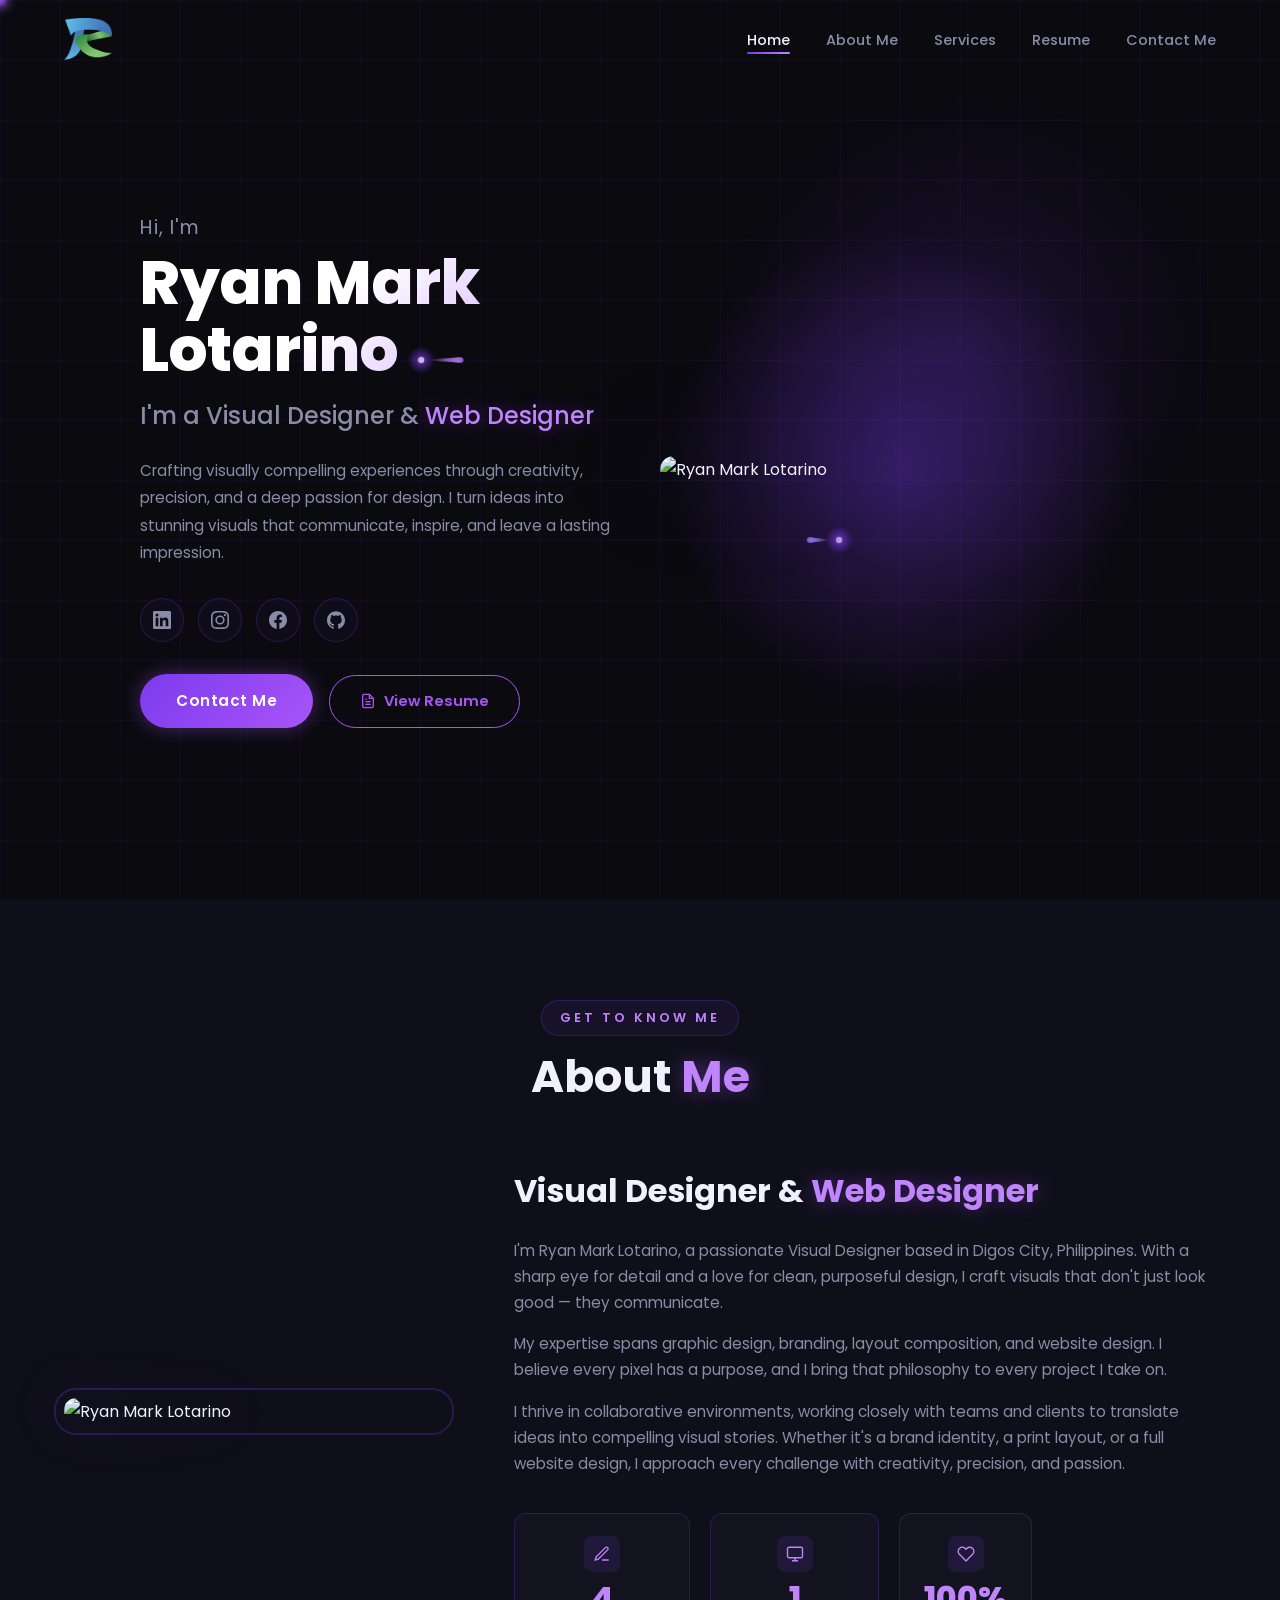
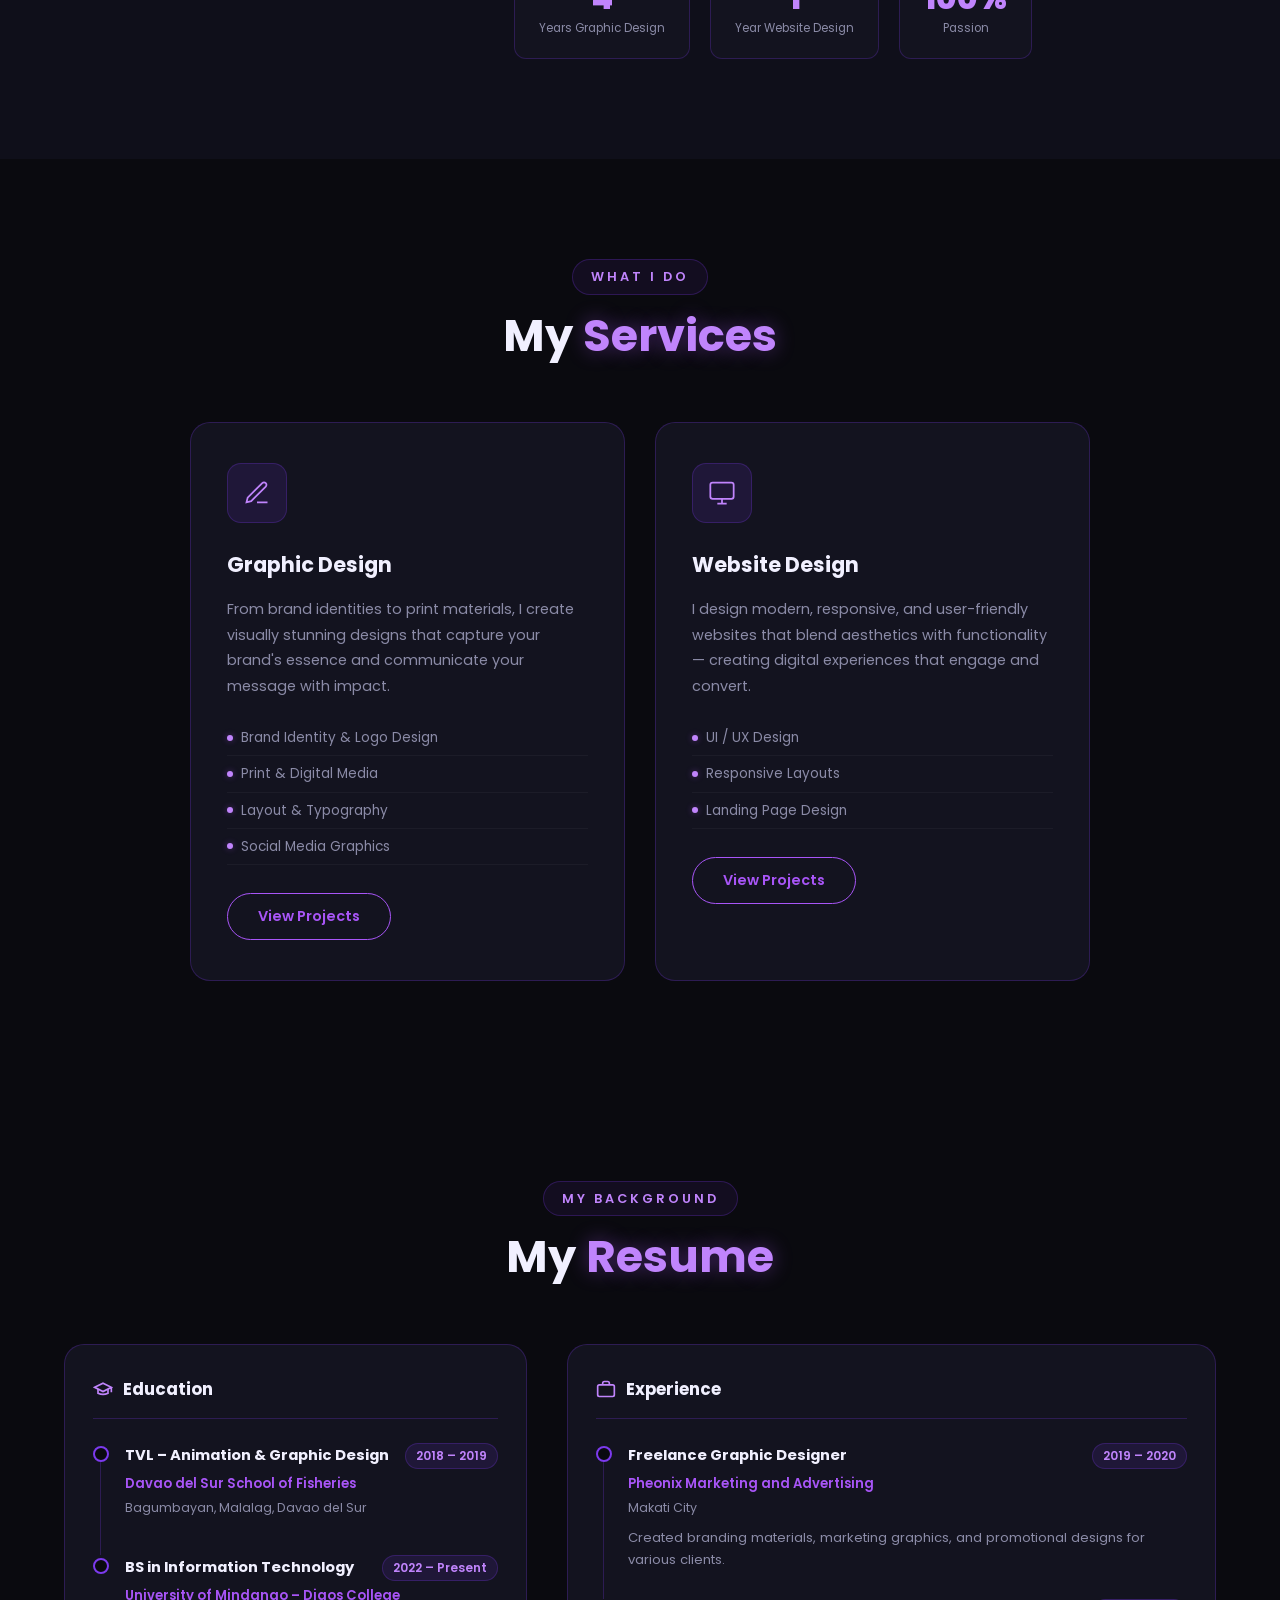
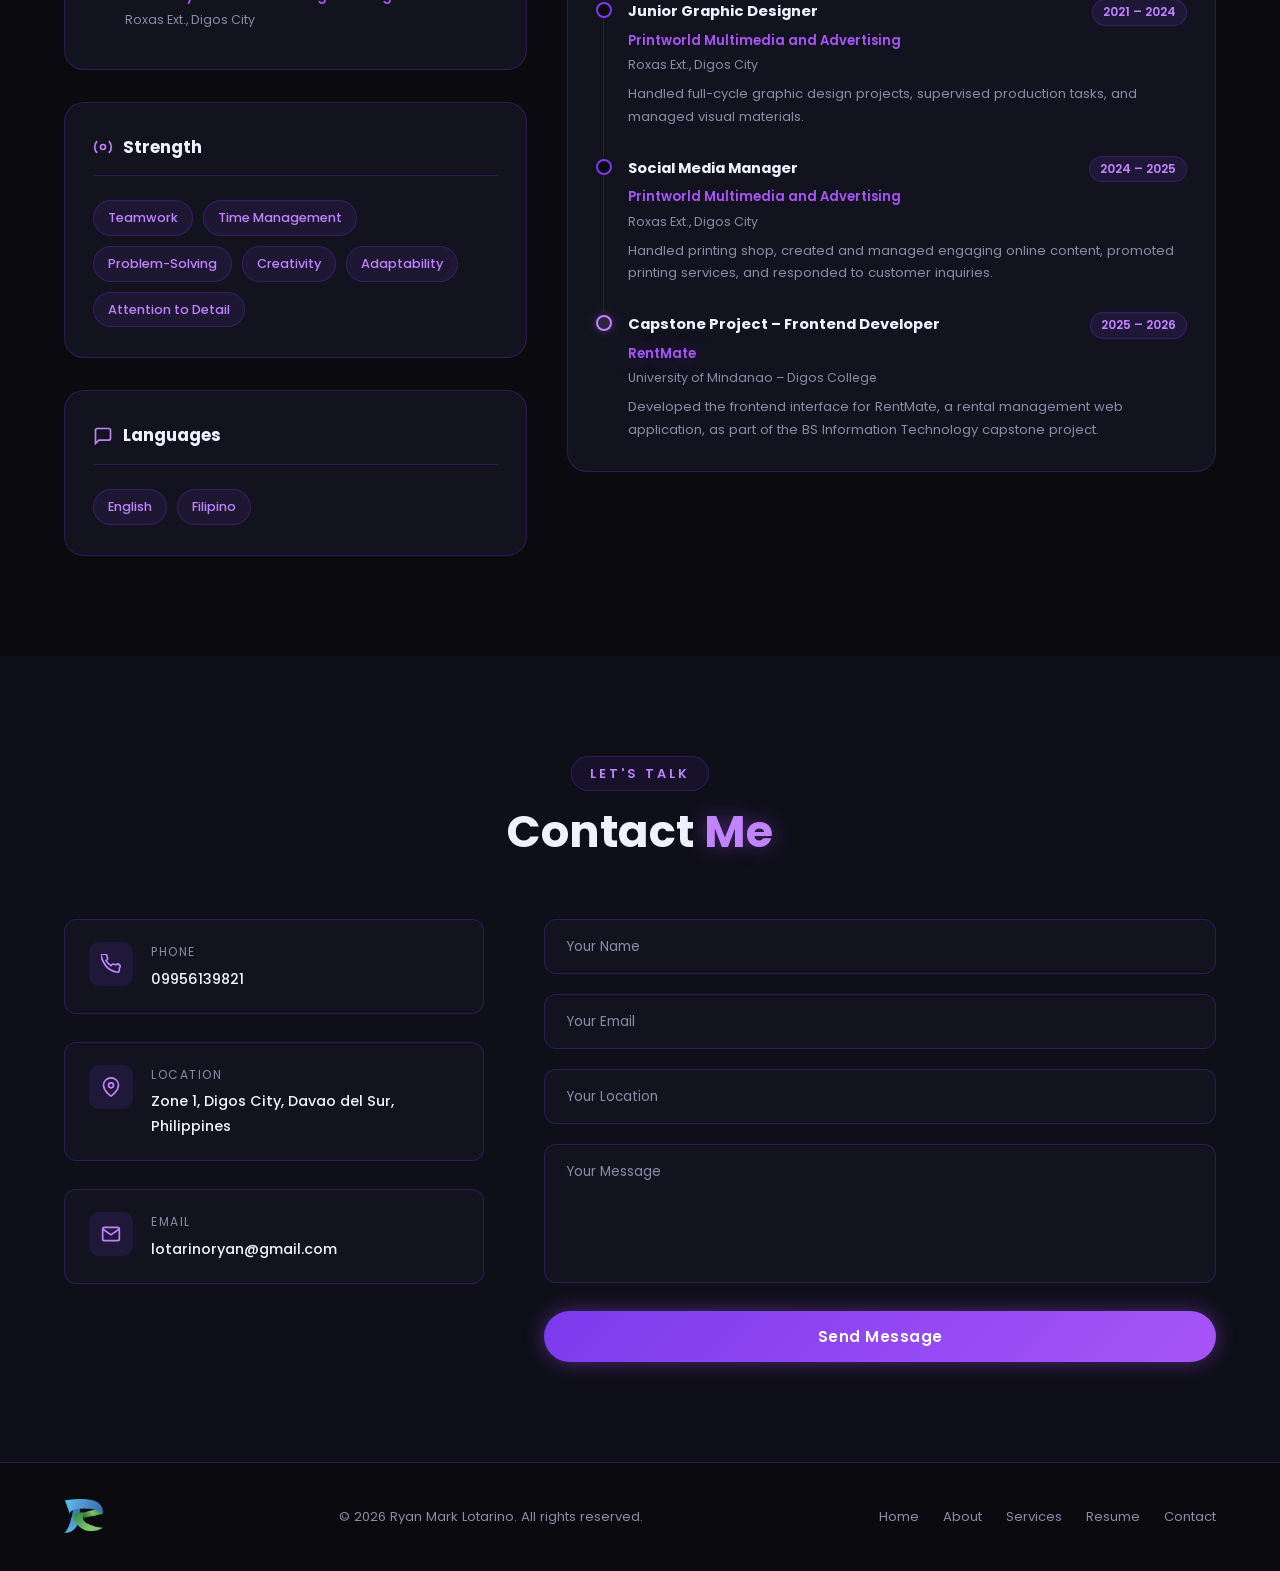
==== commit 13419fe0: "Add all graphic design project images to gallery" ====
--- a/index.html
+++ b/index.html
@@ -200,12 +200,92 @@
       <button class="modal-close" id="modalClose" aria-label="Close gallery">&times;</button>
       <h2 class="modal-title">Graphic Design <span class="highlight">Projects</span></h2>
       <div class="gallery-grid" id="galleryGrid">
-        <div class="gallery-item" data-src="images/project1.jpg">
-          <img src="images/project1.jpg" alt="Cover Book Mock Up" loading="lazy" />
-          <div class="gallery-overlay"><span>View</span></div>
-        </div>
-        <div class="gallery-item" data-src="images/project2.jpg">
-          <img src="images/project2.jpg" alt="Raganas Project" loading="lazy" />
+        <div class="gallery-item" data-src="images/Cover Book Mock up.jpg">
+          <img src="images/Cover Book Mock up.jpg" alt="Cover Book Mock Up" loading="lazy" />
+          <div class="gallery-overlay"><span>View</span></div>
+        </div>
+        <div class="gallery-item" data-src="images/RAGANAS.jpg">
+          <img src="images/RAGANAS.jpg" alt="Raganas" loading="lazy" />
+          <div class="gallery-overlay"><span>View</span></div>
+        </div>
+        <div class="gallery-item" data-src="images/APOBAY (1)-01.jpg">
+          <img src="images/APOBAY (1)-01.jpg" alt="Apobay 01" loading="lazy" />
+          <div class="gallery-overlay"><span>View</span></div>
+        </div>
+        <div class="gallery-item" data-src="images/APOBAY (1)-02.jpg">
+          <img src="images/APOBAY (1)-02.jpg" alt="Apobay 02" loading="lazy" />
+          <div class="gallery-overlay"><span>View</span></div>
+        </div>
+        <div class="gallery-item" data-src="images/ARETE.jpg">
+          <img src="images/ARETE.jpg" alt="Arete" loading="lazy" />
+          <div class="gallery-overlay"><span>View</span></div>
+        </div>
+        <div class="gallery-item" data-src="images/BLUE LOCK.JPG">
+          <img src="images/BLUE LOCK.JPG" alt="Blue Lock" loading="lazy" />
+          <div class="gallery-overlay"><span>View</span></div>
+        </div>
+        <div class="gallery-item" data-src="images/carwash.JPG">
+          <img src="images/carwash.JPG" alt="Carwash" loading="lazy" />
+          <div class="gallery-overlay"><span>View</span></div>
+        </div>
+        <div class="gallery-item" data-src="images/CEPU PACIFIC.jpg">
+          <img src="images/CEPU PACIFIC.jpg" alt="Cepu Pacific" loading="lazy" />
+          <div class="gallery-overlay"><span>View</span></div>
+        </div>
+        <div class="gallery-item" data-src="images/dc.jpg">
+          <img src="images/dc.jpg" alt="DC" loading="lazy" />
+          <div class="gallery-overlay"><span>View</span></div>
+        </div>
+        <div class="gallery-item" data-src="images/Department of Technical Programs.JPG">
+          <img src="images/Department of Technical Programs.JPG" alt="Department of Technical Programs" loading="lazy" />
+          <div class="gallery-overlay"><span>View</span></div>
+        </div>
+        <div class="gallery-item" data-src="images/Devibar.jpg">
+          <img src="images/Devibar.jpg" alt="Devibar" loading="lazy" />
+          <div class="gallery-overlay"><span>View</span></div>
+        </div>
+        <div class="gallery-item" data-src="images/GCASH.jpg">
+          <img src="images/GCASH.jpg" alt="GCash" loading="lazy" />
+          <div class="gallery-overlay"><span>View</span></div>
+        </div>
+        <div class="gallery-item" data-src="images/INFOGRAPHICS.JPG">
+          <img src="images/INFOGRAPHICS.JPG" alt="Infographics" loading="lazy" />
+          <div class="gallery-overlay"><span>View</span></div>
+        </div>
+        <div class="gallery-item" data-src="images/MANDAYA rgb.jpg">
+          <img src="images/MANDAYA rgb.jpg" alt="Mandaya" loading="lazy" />
+          <div class="gallery-overlay"><span>View</span></div>
+        </div>
+        <div class="gallery-item" data-src="images/Mock up_Reprocon.jpg">
+          <img src="images/Mock up_Reprocon.jpg" alt="Mock Up Reprocon" loading="lazy" />
+          <div class="gallery-overlay"><span>View</span></div>
+        </div>
+        <div class="gallery-item" data-src="images/PHOTOSHOP.jpg">
+          <img src="images/PHOTOSHOP.jpg" alt="Photoshop" loading="lazy" />
+          <div class="gallery-overlay"><span>View</span></div>
+        </div>
+        <div class="gallery-item" data-src="images/summer fest.JPG">
+          <img src="images/summer fest.JPG" alt="Summer Fest" loading="lazy" />
+          <div class="gallery-overlay"><span>View</span></div>
+        </div>
+        <div class="gallery-item" data-src="images/6x20 DTP.JPG">
+          <img src="images/6x20 DTP.JPG" alt="6x20 DTP" loading="lazy" />
+          <div class="gallery-overlay"><span>View</span></div>
+        </div>
+        <div class="gallery-item" data-src="images/1.jpg">
+          <img src="images/1.jpg" alt="Project" loading="lazy" />
+          <div class="gallery-overlay"><span>View</span></div>
+        </div>
+        <div class="gallery-item" data-src="images/22.jpg">
+          <img src="images/22.jpg" alt="Project" loading="lazy" />
+          <div class="gallery-overlay"><span>View</span></div>
+        </div>
+        <div class="gallery-item" data-src="images/2dba4c79-0050-4292-b800-fc7bab0c26cd.jpg">
+          <img src="images/2dba4c79-0050-4292-b800-fc7bab0c26cd.jpg" alt="Project" loading="lazy" />
+          <div class="gallery-overlay"><span>View</span></div>
+        </div>
+        <div class="gallery-item" data-src="images/9f88cf50-4b94-4d10-b4e1-27c836049d29.jpg">
+          <img src="images/9f88cf50-4b94-4d10-b4e1-27c836049d29.jpg" alt="Project" loading="lazy" />
           <div class="gallery-overlay"><span>View</span></div>
         </div>
       </div>
